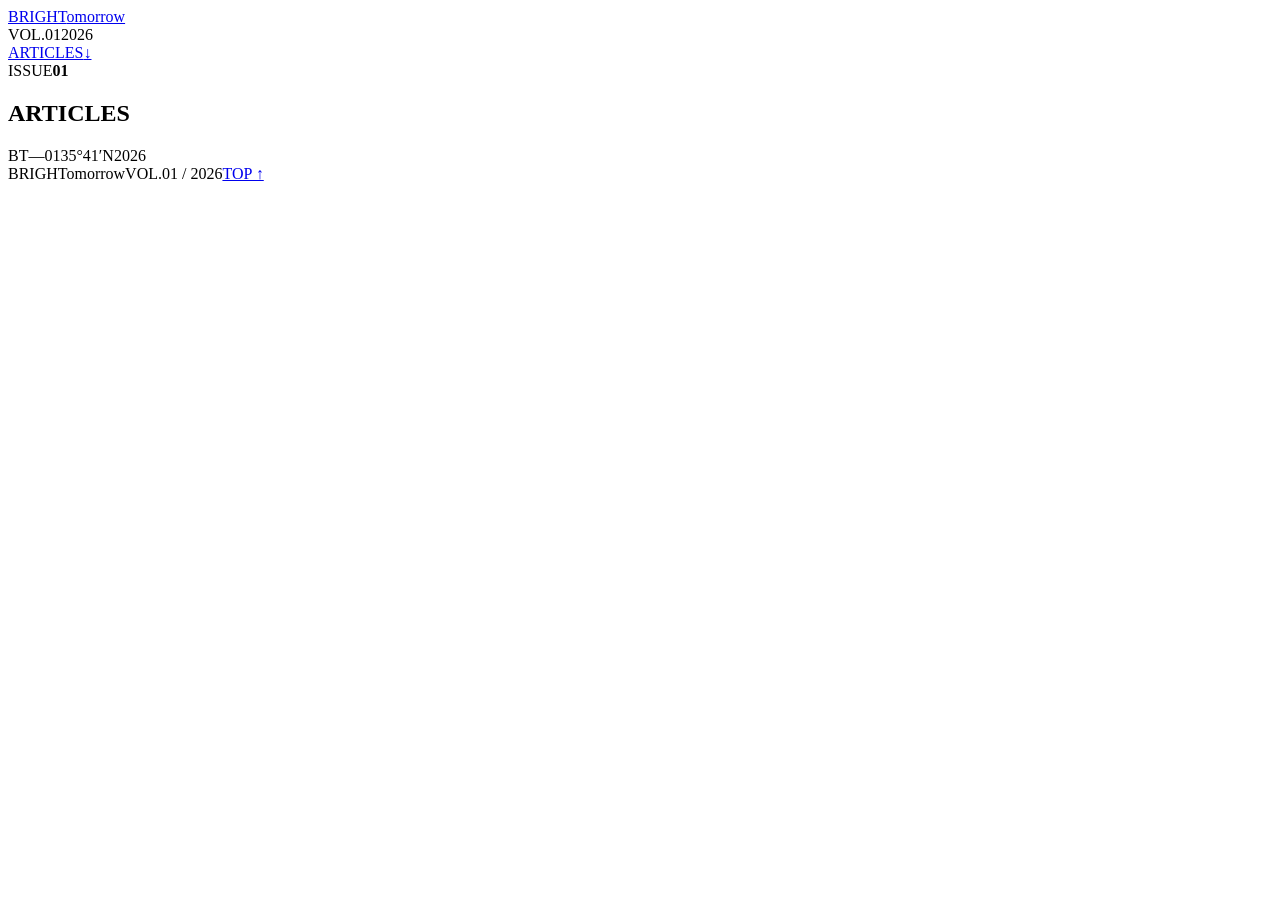
==== index.html @ b2c2f9f4 "Add index.html" ====
<!doctype html>
<html lang="zh-CN">
  <head>
    <meta charset="UTF-8" />
    <meta name="viewport" content="width=device-width, initial-scale=1" />
    <meta name="theme-color" content="#eee8d8" />
    <meta name="description" content="BRIGHTomorrow 中文 Zine" />
    <title>BRIGHTomorrow — 中文 Zine</title>
    <link rel="stylesheet" href="styles.css" />
  </head>
  <body>
    <div class="zine-shell">
      <div class="paper-noise" aria-hidden="true"></div>

      <header class="site-header">
        <a class="wordmark" href="#top" aria-label="BRIGHTomorrow 首页">
          <span>BRIGHT</span>omorrow
        </a>
        <div class="issue-lockup" aria-label="第一期，2026 年">
          <span>VOL.01</span><i></i><span>2026</span>
        </div>
        <a class="article-jump" href="#articles">
          <span>ARTICLES</span><span class="jump-icon" aria-hidden="true">↓</span>
        </a>
      </header>

      <main id="top">
        <section class="front-matter" aria-labelledby="issue-heading">
          <div class="front-label"><span>ISSUE</span><b>01</b></div>
          <h1 id="issue-heading" aria-label="BRIGHTomorrow 第一期文章">
            <span>ARTI</span><span class="offset-word">CLES</span>
          </h1>
          <div class="front-code" aria-hidden="true">
            <span>BT—01</span><span>35°41′N</span><span>2026</span>
          </div>
          <div class="front-bars" aria-hidden="true">
            <span></span><span></span><span></span><span></span><span></span><span></span>
          </div>
          <span class="registration-mark" aria-hidden="true"></span>
        </section>

        <section class="article-grid" id="articles" aria-label="文章"></section>
        <section class="story-slots" id="story-slots" aria-label="文章内容区"></section>
      </main>

      <footer class="site-footer">
        <span>BRIGHTomorrow</span><span>VOL.01 / 2026</span><a href="#top">TOP ↑</a>
      </footer>
    </div>
    <script src="app.js" defer></script>
  </body>
</html>
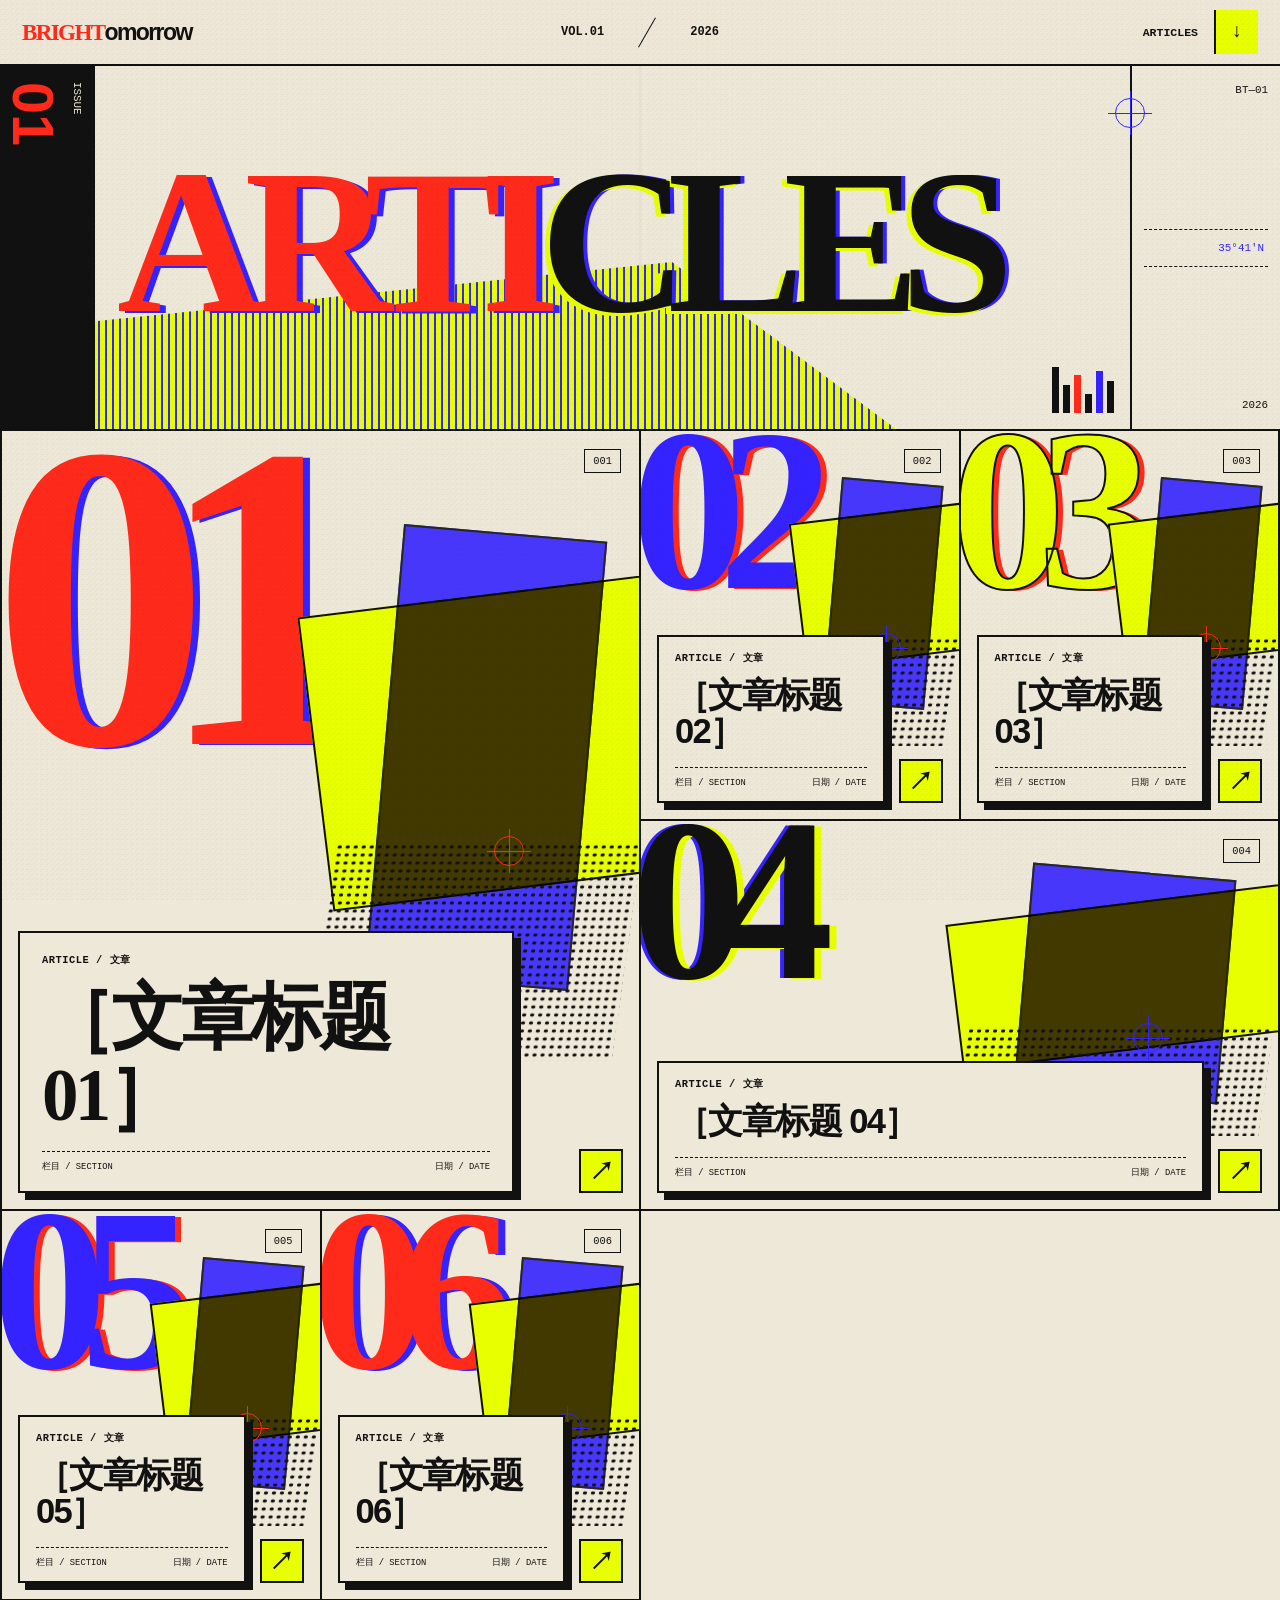
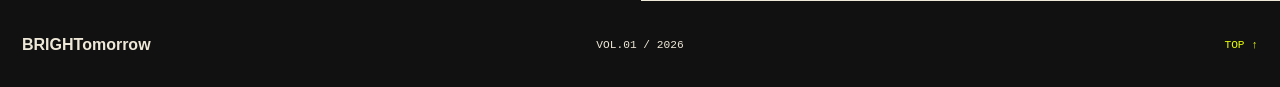
==== commit 42be602e: "功能：主页文章卡片改为独立内页" ====
--- a/index.html
+++ b/index.html
@@ -40,13 +40,13 @@
         </section>
 
         <section class="article-grid" id="articles" aria-label="文章"></section>
-        <section class="story-slots" id="story-slots" aria-label="文章内容区"></section>
       </main>
 
       <footer class="site-footer">
         <span>BRIGHTomorrow</span><span>VOL.01 / 2026</span><a href="#top">TOP ↑</a>
       </footer>
     </div>
+    <script src="markdown.js" defer></script>
     <script src="app.js" defer></script>
   </body>
 </html>
--- a/styles.css
+++ b/styles.css
@@ -0,0 +1,166 @@
+:root {
+  --paper: #eee8d8;
+  --ink: #111111;
+  --red: #ff2a1a;
+  --blue: #3423ff;
+  --yellow: #e8ff00;
+  --line: 2px solid var(--ink);
+}
+
+* { box-sizing: border-box; }
+html { scroll-behavior: smooth; }
+body {
+  margin: 0;
+  background: var(--paper);
+  color: var(--ink);
+  font-family: Arial, "Noto Sans SC", "PingFang SC", "Microsoft YaHei", sans-serif;
+}
+a { color: inherit; text-decoration: none; }
+::selection { background: var(--blue); color: var(--yellow); }
+
+.zine-shell {
+  position: relative;
+  min-height: 100vh;
+  overflow: clip;
+  background: linear-gradient(90deg, transparent 0 49.8%, rgba(17,17,17,.035) 50%, transparent 50.2%), var(--paper);
+}
+.paper-noise {
+  position: fixed;
+  inset: 0;
+  z-index: 20;
+  pointer-events: none;
+  opacity: .22;
+  mix-blend-mode: multiply;
+  background-image: repeating-radial-gradient(circle at 17% 31%, rgba(17,17,17,.15) 0 .45px, transparent .6px 3px), repeating-linear-gradient(93deg, transparent 0 4px, rgba(17,17,17,.025) 5px 6px);
+  background-size: 5px 5px, 100% 7px;
+}
+
+.site-header {
+  position: relative;
+  z-index: 10;
+  display: grid;
+  grid-template-columns: 1fr auto 1fr;
+  align-items: center;
+  min-height: 66px;
+  padding: 0 22px;
+  border-bottom: var(--line);
+  background: rgba(238,232,216,.93);
+}
+.wordmark { width: fit-content; font-size: clamp(1rem,1.8vw,1.45rem); font-weight: 900; letter-spacing: -.07em; }
+.wordmark span { font-family: Georgia, serif; color: var(--red); }
+.issue-lockup { display: flex; align-items: center; gap: 26px; font-family: monospace; font-size: .75rem; font-weight: 700; }
+.issue-lockup i { width: 34px; height: 1px; background: var(--ink); transform: rotate(-60deg); }
+.article-jump { justify-self: end; display: flex; align-items: center; gap: 16px; font: 800 .72rem monospace; }
+.jump-icon { display: grid; place-items: center; width: 44px; height: 44px; border-left: var(--line); background: var(--yellow); font-size: 1.2rem; transition: .18s; }
+.article-jump:hover .jump-icon { color: var(--paper); background: var(--blue); transform: translateY(3px); }
+
+.front-matter {
+  position: relative;
+  display: grid;
+  grid-template-columns: 95px 1fr 150px;
+  min-height: 365px;
+  border-bottom: var(--line);
+  isolation: isolate;
+}
+.front-matter::before {
+  content: "";
+  position: absolute;
+  inset: 0 30% 0 0;
+  z-index: -1;
+  background: repeating-linear-gradient(90deg,var(--blue) 0 2px,transparent 2px 7px),var(--yellow);
+  clip-path: polygon(0 73%,75% 54%,100% 100%,0 100%);
+}
+.front-label { display: flex; flex-direction: column; justify-content: space-between; padding: 16px 10px 18px; border-right: var(--line); background: var(--ink); color: var(--paper); font: .68rem monospace; writing-mode: vertical-rl; }
+.front-label b { color: var(--red); font: 900 3.6rem/.8 Arial Black,Arial,sans-serif; }
+.front-matter h1 { align-self: center; margin: 0; padding: 12px 22px 24px; font: 900 clamp(5.4rem,16vw,14.5rem)/.69 Georgia,serif; letter-spacing: -.1em; color: var(--red); text-shadow: 6px 2px 0 var(--blue); white-space: nowrap; }
+.offset-word { color: var(--ink); text-shadow: -5px 3px 0 var(--yellow),4px 0 0 var(--blue); }
+.front-code { display: flex; flex-direction: column; justify-content: space-between; padding: 18px 12px; border-left: var(--line); font: .68rem monospace; text-align: right; }
+.front-code span:nth-child(2) { padding: 12px 4px; border-block: 1px dashed var(--ink); color: var(--blue); }
+.front-bars { position: absolute; right: 166px; bottom: 16px; display: flex; align-items: flex-end; gap: 4px; height: 46px; }
+.front-bars span { width: 7px; background: var(--ink); }
+.front-bars span:nth-child(1){height:100%}.front-bars span:nth-child(2){height:60%}.front-bars span:nth-child(3){height:82%;background:var(--red)}.front-bars span:nth-child(4){height:42%}.front-bars span:nth-child(5){height:92%;background:var(--blue)}.front-bars span:nth-child(6){height:70%}
+.registration-mark { position: absolute; width: 30px; height: 30px; border: 1px solid currentColor; border-radius: 50%; }
+.registration-mark::before,.registration-mark::after { content:""; position:absolute; background:currentColor; }
+.registration-mark::before { left:50%; top:-8px; width:1px; height:44px; }
+.registration-mark::after { top:50%; left:-8px; width:44px; height:1px; }
+.front-matter > .registration-mark { right:135px; top:32px; color:var(--blue); }
+
+.article-grid { display:grid; grid-template-columns:repeat(4,minmax(0,1fr)); border-left:var(--line); }
+.article-card { position:relative; min-height:390px; border-right:var(--line); border-bottom:var(--line); overflow:hidden; }
+.article-card--feature { grid-column:span 2; grid-row:span 2; min-height:780px; }
+.article-card--wide { grid-column:span 2; }
+.article-link { position:absolute; inset:0; display:grid; grid-template-rows:1fr auto; padding:16px; isolation:isolate; }
+.article-link::before { content:""; position:absolute; inset:0; z-index:-2; background:var(--paper); }
+.article-link::after { content:""; position:absolute; inset:10px; z-index:-1; border:2px solid currentColor; opacity:0; transform:translate(5px,-4px); transition:.14s; }
+.article-link:hover::after,.article-link:focus-visible::after { opacity:1; transform:none; }
+.card-no { position:absolute; z-index:-1; top:-18px; left:-10px; font:900 clamp(9rem,18vw,17rem)/.85 Georgia,serif; letter-spacing:-.12em; color:var(--red); text-shadow:7px 1px 0 var(--blue); transition:.18s; }
+.article-card--feature .card-no { font-size:clamp(15rem,34vw,34rem); }
+.tone-blue .card-no { color:var(--blue); text-shadow:6px 1px 0 var(--red); }
+.tone-yellow .card-no { color:var(--yellow); -webkit-text-stroke:2px var(--ink); text-shadow:6px 1px 0 var(--red); }
+.tone-black .card-no { color:var(--ink); text-shadow:7px 1px 0 var(--yellow),-4px 0 0 var(--blue); }
+.article-link:hover .card-no { transform:translate(5px,-2px); text-shadow:-5px 2px 0 var(--blue),8px 0 0 var(--yellow); }
+.card-art { position:absolute; inset:0; overflow:hidden; z-index:-1; }
+.art-plane { position:absolute; display:block; border:var(--line); mix-blend-mode:multiply; }
+.art-plane--one { right:-7%; top:21%; width:58%; height:38%; background:var(--yellow); transform:rotate(-7deg); }
+.art-plane--two { right:8%; top:13%; width:32%; height:58%; background:var(--blue); opacity:.9; transform:rotate(5deg); }
+.art-dots { position:absolute; right:2%; bottom:19%; width:48%; height:28%; background-image:radial-gradient(var(--ink) 1.7px,transparent 1.9px); background-size:8px 8px; transform:skew(-8deg); }
+.art-code { position:absolute; top:18px; right:18px; padding:5px 8px; border:1px solid var(--ink); background:var(--paper); font:.65rem monospace; }
+.card-copy { align-self:end; position:relative; z-index:2; width:calc(100% - 58px); padding:14px 16px 12px; border:var(--line); background:var(--paper); box-shadow:7px 7px 0 var(--ink); }
+.article-card--feature .card-copy { width:min(82%,660px); padding:20px 22px 18px; }
+.card-kicker { margin:0 0 12px; font:800 .65rem monospace; letter-spacing:.05em; }
+.card-copy h2 { margin:0; font-size:clamp(1.45rem,2.7vw,3.2rem); line-height:1.06; letter-spacing:-.05em; }
+.article-card--feature .card-copy h2 { font-family:Georgia,"Noto Serif SC",serif; font-size:clamp(2.5rem,5.7vw,6rem); }
+.card-meta { display:flex; justify-content:space-between; gap:12px; margin-top:17px; padding-top:9px; border-top:1px dashed var(--ink); font:.55rem monospace; }
+.card-arrow { position:absolute; right:16px; bottom:16px; display:grid; place-items:center; width:44px; height:44px; border:var(--line); background:var(--yellow); font-size:1.55rem; font-weight:900; transition:.15s; }
+.article-link:hover .card-arrow { background:var(--red); transform:translate(4px,-4px); }
+.article-card .registration-mark { top:52%; right:18%; color:var(--red); }
+.article-card:nth-child(even) .registration-mark { color:var(--blue); }
+
+.story-slots { padding-top:60px; }
+.story-slot { scroll-margin-top:20px; margin:0 22px 68px; border:var(--line); background:var(--paper); box-shadow:11px 11px 0 var(--ink); }
+.story-heading { display:grid; grid-template-columns:minmax(130px,.3fr) 1fr 64px; align-items:stretch; border-bottom:var(--line); }
+.story-no { display:grid; place-items:center; border-right:var(--line); background:var(--red); color:var(--paper); font:900 clamp(4rem,9vw,9rem)/1 Georgia,serif; text-shadow:4px 0 var(--blue); }
+.story-heading > div { padding:20px 24px 24px; }
+.story-heading p { margin:0 0 22px; font:.65rem monospace; }
+.story-heading h2 { margin:0; font:900 clamp(2.2rem,5vw,5.4rem)/1 Georgia,"Noto Serif SC",serif; letter-spacing:-.06em; }
+.story-heading > a { display:grid; place-items:center; border-left:var(--line); background:var(--yellow); font-size:1.5rem; transition:.15s; }
+.story-heading > a:hover { background:var(--blue); color:var(--paper); }
+.story-fields { display:grid; grid-template-columns:repeat(3,1fr); border-bottom:var(--line); font:.62rem monospace; }
+.story-fields span { padding:12px 16px; border-right:1px solid var(--ink); }
+.story-body { display:grid; grid-template-columns:1fr minmax(300px,38%); min-height:460px; }
+.article-body { padding:44px 32px; font-family:Georgia,"Noto Serif SC",serif; font-size:clamp(1rem,1.35vw,1.2rem); line-height:1.9; }
+.article-body p { max-width:72ch; margin:0 0 1.2em; }
+.article-body h2,.article-body h3,.article-body h4 { margin:1.3em 0 .55em; line-height:1.2; }
+.article-body blockquote { margin:1.8em 0; padding:10px 22px; border-left:8px solid var(--red); font-size:1.25em; }
+.article-body li { margin:.5em 0; }
+.empty-copy { display:flex; flex-direction:column; gap:26px; }
+.empty-copy i { display:block; height:17px; background:var(--ink); }
+.empty-copy i:nth-child(2){width:89%}.empty-copy i:nth-child(3){width:94%}.empty-copy i:nth-child(4){width:71%}.empty-copy i:nth-child(5){width:48%}
+.story-graphic { position:relative; display:grid; place-items:center; overflow:hidden; border-left:var(--line); background:var(--blue); }
+.story-graphic b { z-index:2; color:var(--red); font:900 clamp(10rem,25vw,24rem)/.7 Georgia,serif; text-shadow:9px 0 var(--yellow); }
+.story-graphic i { position:absolute; width:130%; height:20%; background:var(--yellow); transform:rotate(-13deg); mix-blend-mode:multiply; }
+.story-graphic i:nth-of-type(2) { transform:rotate(18deg); background-image:radial-gradient(var(--ink) 2px,transparent 2px); background-size:8px 8px; }
+.story-graphic i:nth-of-type(3) { width:30%; height:120%; transform:rotate(8deg); background:var(--red); }
+.story-graphic.tone-yellow { background:var(--yellow); }
+.story-graphic.tone-yellow b { color:var(--ink); text-shadow:8px 0 var(--red); }
+.site-footer { display:grid; grid-template-columns:1fr auto 1fr; align-items:center; min-height:86px; padding:16px 22px; border-top:var(--line); background:var(--ink); color:var(--paper); font:.7rem monospace; }
+.site-footer span:first-child { font:900 1rem Arial,sans-serif; }
+.site-footer a { justify-self:end; color:var(--yellow); }
+
+@media (max-width:900px) {
+  .front-matter{grid-template-columns:66px 1fr 86px;min-height:300px}.front-matter h1{font-size:clamp(4rem,15vw,8rem)}
+  .article-grid{grid-template-columns:repeat(2,minmax(0,1fr))}.article-card--feature{min-height:650px}
+  .story-body{grid-template-columns:1fr}.story-graphic{min-height:330px;border-left:0;border-top:var(--line)}
+}
+@media (max-width:620px) {
+  .site-header{grid-template-columns:1fr auto;min-height:58px;padding-left:14px}.issue-lockup{display:none}.article-jump>span:first-child{display:none}.jump-icon{width:50px;height:56px}
+  .front-matter{grid-template-columns:46px 1fr;min-height:250px}.front-code{position:absolute;right:8px;top:8px;gap:4px;padding:0;border:0}.front-code span:nth-child(2){display:none}
+  .front-matter h1{align-self:end;padding:10px 8px 40px;font-size:clamp(3.65rem,20vw,6rem);line-height:.74;white-space:normal}.front-bars,.front-matter>.registration-mark{display:none}
+  .article-grid{grid-template-columns:1fr}.article-card,.article-card--feature,.article-card--wide{grid-column:auto;grid-row:auto;min-height:470px}.article-card--feature{min-height:590px}.article-card--feature .card-no{font-size:20rem}.card-no{font-size:15rem}
+  .card-copy,.article-card--feature .card-copy{width:calc(100% - 52px);padding:14px}.article-card--feature .card-copy h2{font-size:2.6rem}
+  .story-slot{margin:0 12px 48px;box-shadow:7px 7px 0 var(--ink)}.story-heading{grid-template-columns:78px 1fr 46px}.story-no{font-size:3.4rem}.story-heading>div{padding:16px 12px}.story-heading h2{font-size:2rem}
+  .story-fields{grid-template-columns:1fr}.story-fields span{border-right:0;border-bottom:1px solid var(--ink)}.story-body{min-height:0}.article-body{padding:30px 18px}.story-graphic{min-height:260px}.site-footer{grid-template-columns:1fr auto}.site-footer span:nth-child(2){display:none}
+}
+@media (prefers-reduced-motion:reduce) {
+  html{scroll-behavior:auto}*,*::before,*::after{animation-duration:.01ms!important;animation-iteration-count:1!important;transition-duration:.01ms!important}
+}
